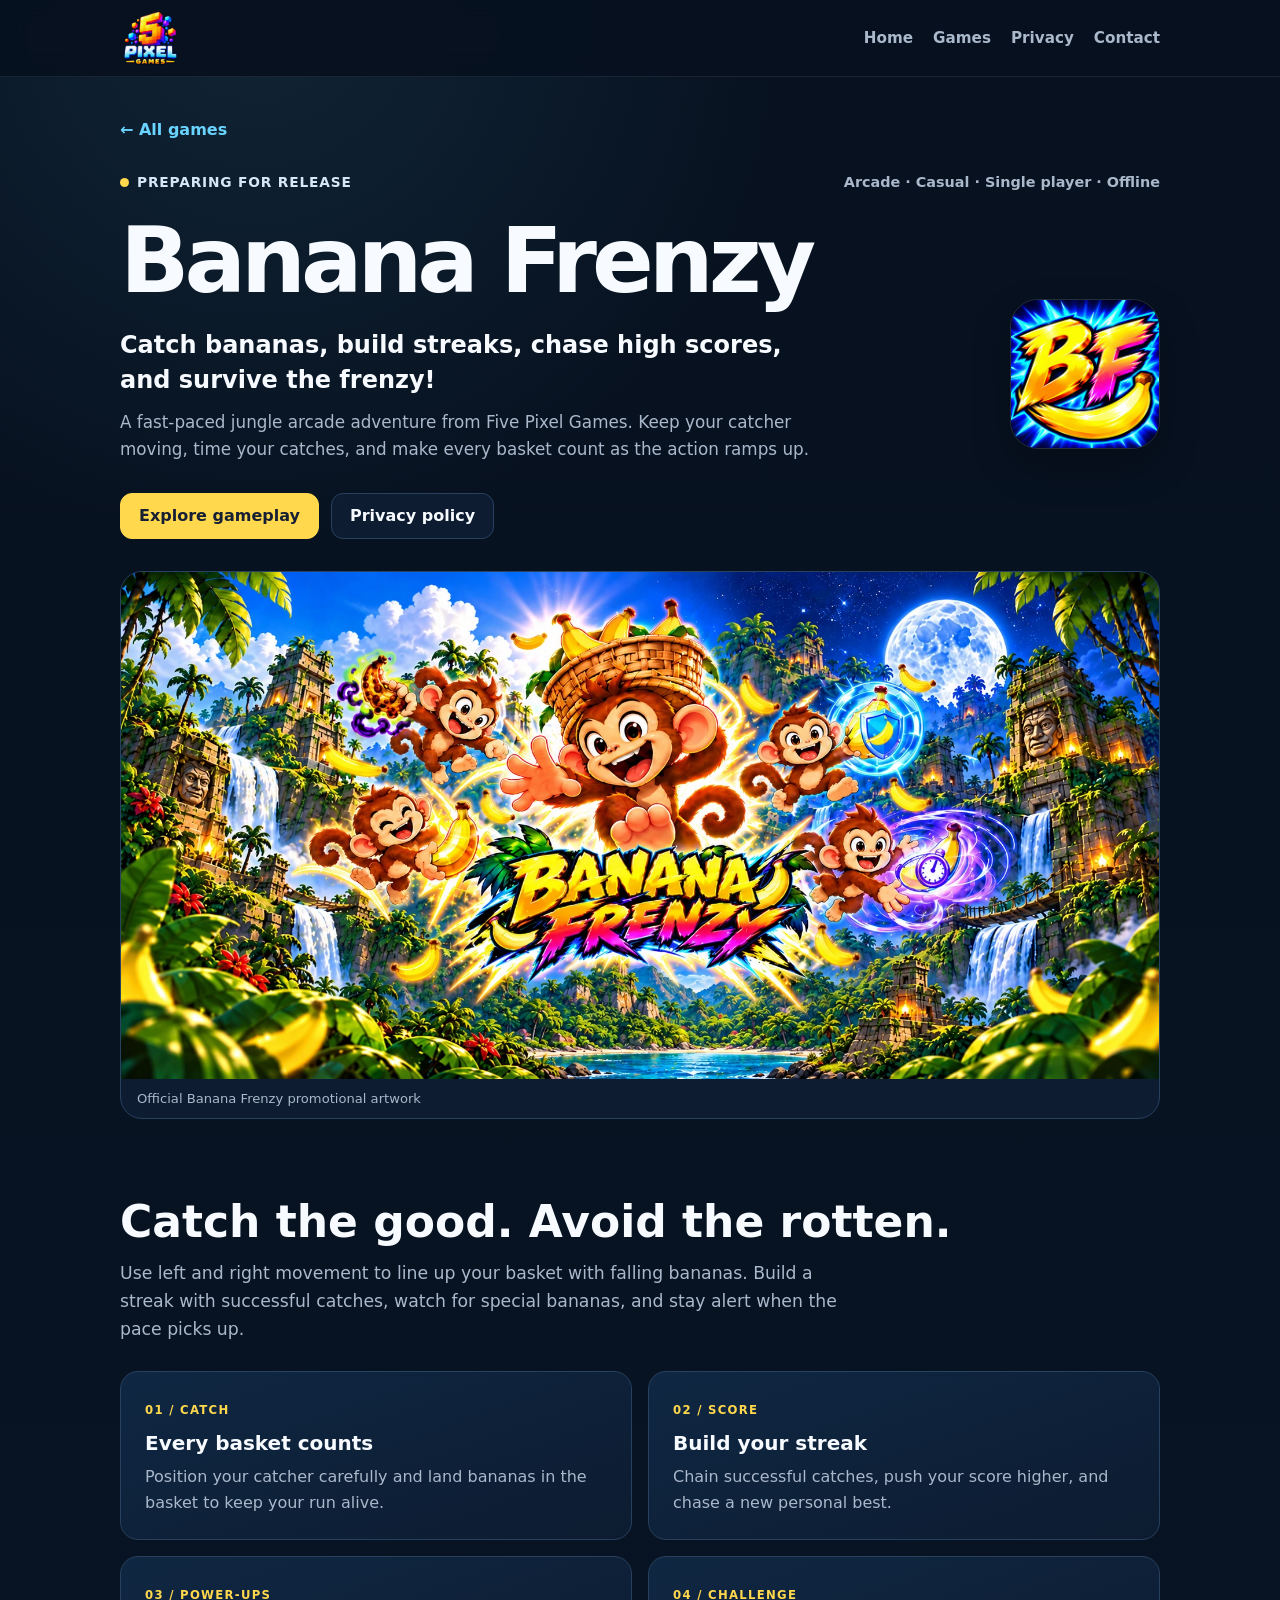
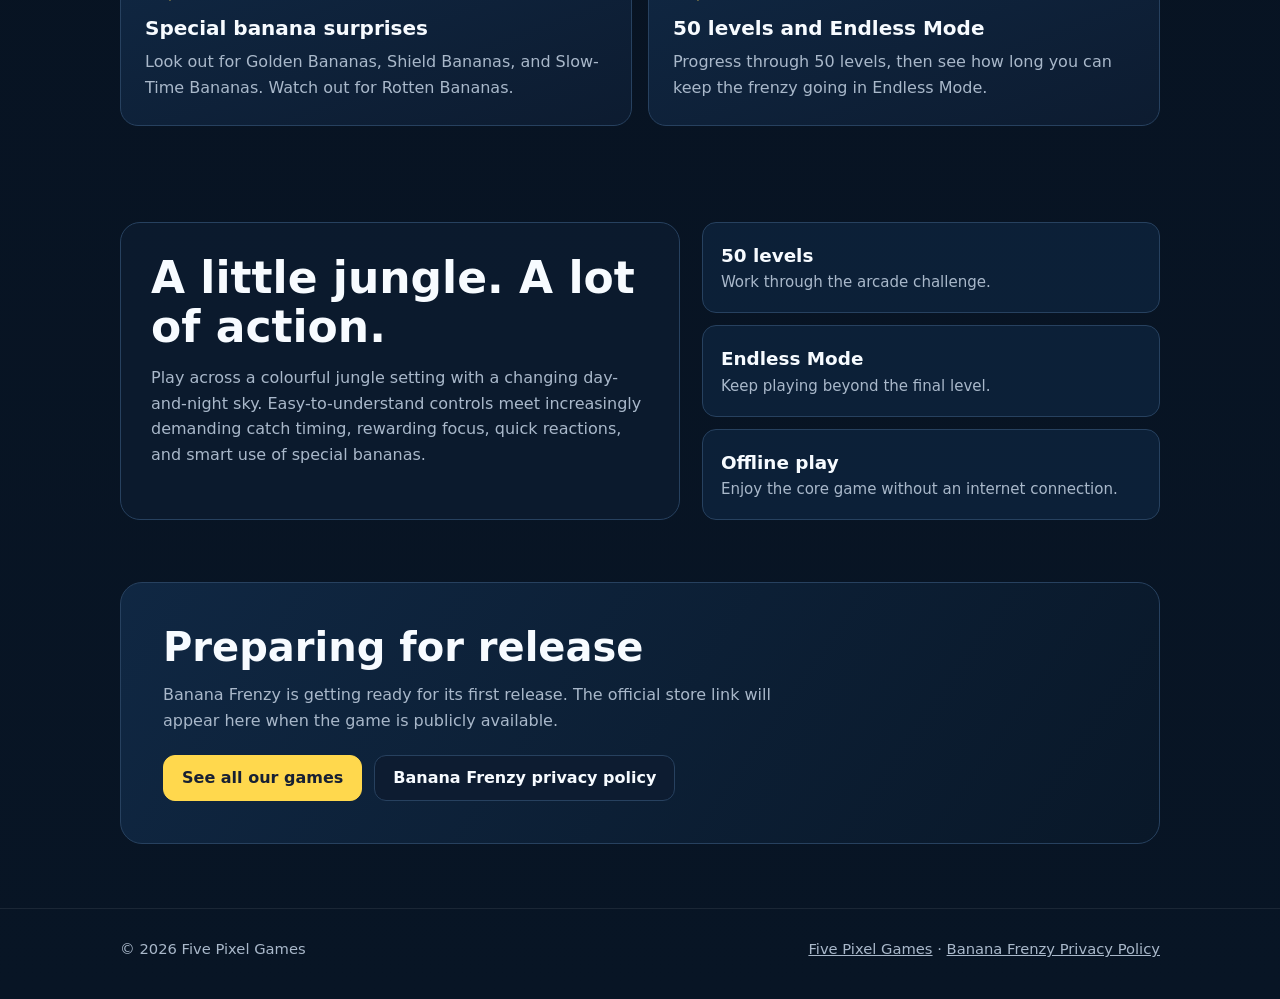
==== banana-frenzy.html @ 83d4faec "Add dedicated Banana Frenzy game information page" ====
<!doctype html>
<html lang="en">
<head>
  <meta charset="utf-8">
  <meta name="viewport" content="width=device-width,initial-scale=1">
  <meta name="description" content="Banana Frenzy by Five Pixel Games: catch bananas, build streaks, chase high scores, and survive the frenzy. 50 levels plus Endless Mode.">
  <title>Banana Frenzy | Five Pixel Games</title>
  <link rel="stylesheet" href="styles.css">
  <style>
    .bf-back{display:inline-flex;align-items:center;gap:8px;color:var(--accent-2);font-weight:750;text-decoration:none;margin:0 0 28px}
    .bf-back:hover,.bf-back:focus-visible{text-decoration:underline}
    .bf-hero{padding:40px 0 30px}
    .bf-headerline{display:flex;align-items:center;justify-content:space-between;flex-wrap:wrap;gap:10px;margin-bottom:16px}
    .bf-headerline .status{margin:0}
    .bf-tags{color:var(--muted);font-size:.9rem;font-weight:650}
    .bf-lead{display:grid;grid-template-columns:minmax(0,1fr) 150px;align-items:center;gap:32px}
    .bf-lead h1{font-size:clamp(3rem,8vw,5.7rem);margin:0 0 16px}
    .bf-tagline{font-size:clamp(1.16rem,2.5vw,1.5rem);line-height:1.45;color:var(--text);font-weight:750;max-width:670px;margin:0 0 12px}
    .bf-intro{font-size:1.05rem;max-width:690px;color:var(--muted);margin:0}
    .bf-icon{width:150px;height:150px;border-radius:28px;box-shadow:0 18px 38px rgba(0,0,0,.28);border:1px solid rgba(255,255,255,.12)}
    .bf-art{margin:32px 0 0;overflow:hidden;border-radius:22px;border:1px solid var(--line);background:var(--panel)}
    .bf-art img{width:100%;height:auto;aspect-ratio:1024/500;object-fit:cover}
    .bf-art figcaption{padding:9px 16px;color:var(--muted);font-size:.82rem}
    .bf-section{padding:48px 0}
    .bf-section h2{font-size:clamp(1.9rem,5vw,2.75rem);margin:0 0 14px}
    .bf-section-lede{max-width:740px;margin:0 0 28px;color:var(--muted);font-size:1.08rem}
    .bf-features{display:grid;grid-template-columns:repeat(2,minmax(0,1fr));gap:16px}
    .bf-feature{background:linear-gradient(160deg,rgba(16,40,68,.95),rgba(13,28,49,.95));border:1px solid var(--line);border-radius:18px;padding:24px}
    .bf-feature h3{font-size:1.25rem;margin:0 0 10px;color:var(--text)}
    .bf-feature p{margin:0;color:var(--muted)}
    .bf-feature-label{display:inline-block;color:var(--accent);letter-spacing:.11em;text-transform:uppercase;font-weight:850;font-size:.73rem;margin-bottom:12px}
    .bf-play{display:grid;grid-template-columns:minmax(0,1.1fr) minmax(220px,.9fr);gap:22px;align-items:stretch}
    .bf-play-copy{padding:30px;border:1px solid var(--line);border-radius:20px;background:rgba(13,28,49,.72)}
    .bf-play-copy p{color:var(--muted);margin:0}
    .bf-play-points{display:grid;gap:12px}
    .bf-play-point{border:1px solid var(--line);border-radius:14px;padding:18px;background:rgba(16,40,68,.62)}
    .bf-play-point strong{display:block;color:var(--text);font-size:1.15rem}
    .bf-play-point span{display:block;color:var(--muted);font-size:.94rem}
    .bf-cta{border:1px solid var(--line);border-radius:22px;padding:clamp(24px,5vw,42px);background:linear-gradient(125deg,rgba(16,40,68,.96),rgba(9,24,41,.96));margin:14px 0 64px}
    .bf-cta h2{font-size:clamp(1.9rem,5vw,2.5rem);margin:0 0 12px}
    .bf-cta p{color:var(--muted);max-width:650px;margin:0}
    .bf-cta .actions{margin-top:22px}
    @media(max-width:700px){
      .bf-hero{padding-top:26px}
      .bf-lead{grid-template-columns:1fr;gap:20px}
      .bf-icon{width:96px;height:96px;border-radius:19px;grid-row:1}
      .bf-features,.bf-play{grid-template-columns:1fr}
      .bf-section{padding:34px 0}
      .bf-art{margin-top:26px;border-radius:16px}
      .bf-feature{padding:20px}
      .bf-cta{margin-bottom:36px}
    }
  </style>
</head>
<body>
  <header class="site-header">
    <div class="wrap nav">
      <a class="brand-mark" href="index.html" aria-label="Five Pixel Games home">
        <img src="5%20pixel%20master%20alpha.webp" alt="Five Pixel Games">
      </a>
      <nav class="nav-links" aria-label="Primary">
        <a href="index.html">Home</a>
        <a href="index.html#games">Games</a>
        <a href="privacy-policy.html">Privacy</a>
        <a href="mailto:fivepixelgames@gmail.com">Contact</a>
      </nav>
    </div>
  </header>

  <main>
    <section class="bf-hero">
      <div class="wrap">
        <a class="bf-back" href="index.html#games" aria-label="Back to all games">&#8592; All games</a>
        <div class="bf-headerline">
          <div class="status">Preparing for release</div>
          <div class="bf-tags">Arcade &middot; Casual &middot; Single player &middot; Offline</div>
        </div>
        <div class="bf-lead">
          <div>
            <h1>Banana Frenzy</h1>
            <p class="bf-tagline">Catch bananas, build streaks, chase high scores, and survive the frenzy!</p>
            <p class="bf-intro">A fast-paced jungle arcade adventure from Five Pixel Games. Keep your catcher moving, time your catches, and make every basket count as the action ramps up.</p>
            <div class="actions">
              <a class="button primary" href="#gameplay">Explore gameplay</a>
              <a class="button" href="privacy-policy.html">Privacy policy</a>
            </div>
          </div>
          <img class="bf-icon" src="BF%20Icon%20Final.webp" alt="Banana Frenzy official app icon" width="150" height="150">
        </div>
        <figure class="bf-art">
          <img src="Banana%20Frenzy%201024x500.webp" alt="Banana Frenzy official jungle-themed promotional artwork" width="1024" height="500" fetchpriority="high">
          <figcaption>Official Banana Frenzy promotional artwork</figcaption>
        </figure>
      </div>
    </section>

    <section class="bf-section" id="gameplay" aria-labelledby="bf-gameplay-heading">
      <div class="wrap">
        <h2 id="bf-gameplay-heading">Catch the good. Avoid the rotten.</h2>
        <p class="bf-section-lede">Use left and right movement to line up your basket with falling bananas. Build a streak with successful catches, watch for special bananas, and stay alert when the pace picks up.</p>
        <div class="bf-features">
          <article class="bf-feature">
            <span class="bf-feature-label">01 / Catch</span>
            <h3>Every basket counts</h3>
            <p>Position your catcher carefully and land bananas in the basket to keep your run alive.</p>
          </article>
          <article class="bf-feature">
            <span class="bf-feature-label">02 / Score</span>
            <h3>Build your streak</h3>
            <p>Chain successful catches, push your score higher, and chase a new personal best.</p>
          </article>
          <article class="bf-feature">
            <span class="bf-feature-label">03 / Power-ups</span>
            <h3>Special banana surprises</h3>
            <p>Look out for Golden Bananas, Shield Bananas, and Slow-Time Bananas. Watch out for Rotten Bananas.</p>
          </article>
          <article class="bf-feature">
            <span class="bf-feature-label">04 / Challenge</span>
            <h3>50 levels and Endless Mode</h3>
            <p>Progress through 50 levels, then see how long you can keep the frenzy going in Endless Mode.</p>
          </article>
        </div>
      </div>
    </section>

    <section class="bf-section" aria-labelledby="bf-adventure-heading">
      <div class="wrap bf-play">
        <div class="bf-play-copy">
          <h2 id="bf-adventure-heading">A little jungle. A lot of action.</h2>
          <p>Play across a colourful jungle setting with a changing day-and-night sky. Easy-to-understand controls meet increasingly demanding catch timing, rewarding focus, quick reactions, and smart use of special bananas.</p>
        </div>
        <div class="bf-play-points">
          <div class="bf-play-point"><strong>50 levels</strong><span>Work through the arcade challenge.</span></div>
          <div class="bf-play-point"><strong>Endless Mode</strong><span>Keep playing beyond the final level.</span></div>
          <div class="bf-play-point"><strong>Offline play</strong><span>Enjoy the core game without an internet connection.</span></div>
        </div>
      </div>
    </section>

    <div class="wrap">
      <section class="bf-cta" aria-labelledby="bf-release-heading">
        <h2 id="bf-release-heading">Preparing for release</h2>
        <p>Banana Frenzy is getting ready for its first release. The official store link will appear here when the game is publicly available.</p>
        <div class="actions">
          <a class="button primary" href="index.html#games">See all our games</a>
          <a class="button" href="privacy-policy.html">Banana Frenzy privacy policy</a>
        </div>
      </section>
    </div>
  </main>

  <footer>
    <div class="wrap footer-row">
      <span>&copy; 2026 Five Pixel Games</span>
      <span><a href="index.html">Five Pixel Games</a> &middot; <a href="privacy-policy.html">Banana Frenzy Privacy Policy</a></span>
    </div>
  </footer>
</body>
</html>
---- styles.css ----
:root{
  --bg:#07111f;
  --panel:#0d1c31;
  --panel-2:#102844;
  --text:#f7fbff;
  --muted:#a9b8ca;
  --line:#27415f;
  --accent:#ffd84d;
  --accent-2:#69d4ff;
  --max:1040px;
}
*{box-sizing:border-box}
html{scroll-behavior:smooth}
body{
  margin:0;
  font-family:Inter,ui-sans-serif,system-ui,-apple-system,BlinkMacSystemFont,"Segoe UI",sans-serif;
  background:
    radial-gradient(circle at 20% 0%,rgba(105,212,255,.10),transparent 34rem),
    linear-gradient(180deg,#07111f 0%,#081525 100%);
  color:var(--text);
  line-height:1.6;
}
img{display:block;max-width:100%}
a{color:inherit}
.wrap{width:min(calc(100% - 32px),var(--max));margin:0 auto}
.site-header{
  position:sticky;top:0;z-index:10;
  border-bottom:1px solid rgba(255,255,255,.08);
  background:rgba(7,17,31,.92);
  backdrop-filter:blur(14px);
}
.nav{display:flex;align-items:center;justify-content:space-between;gap:20px;min-height:76px}
.brand-mark{
  display:flex;align-items:center;text-decoration:none;min-width:56px;
}
.brand-mark img{
  width:58px;height:58px;object-fit:contain;
}
.nav-links{display:flex;gap:20px;align-items:center;flex-wrap:wrap}
.nav-links a{color:var(--muted);text-decoration:none;font-weight:700;font-size:.95rem}
.nav-links a:hover,.nav-links a:focus-visible{color:var(--text)}
.hero{padding:72px 0 58px}
.hero-grid{
  display:grid;grid-template-columns:minmax(0,1.2fr) minmax(220px,.8fr);
  gap:48px;align-items:center;
}
.hero-copy{min-width:0}
.hero-logo-wrap{display:flex;justify-content:center;align-items:center}
.hero-logo{width:min(100%,360px);filter:drop-shadow(0 20px 32px rgba(0,0,0,.24))}
.eyebrow{
  margin:0 0 14px;color:var(--accent-2);font-weight:800;letter-spacing:.12em;
  text-transform:uppercase;font-size:.8rem;
}
h1,h2,h3{line-height:1.12;margin-top:0}
h1{font-size:clamp(2.6rem,8vw,5.7rem);letter-spacing:-.055em;margin-bottom:18px}
.hero p{max-width:700px;color:var(--muted);font-size:clamp(1.05rem,2.4vw,1.3rem);margin:0}
.actions{display:flex;gap:12px;flex-wrap:wrap;margin-top:30px}
.compact-actions{margin-top:22px}
.button{
  display:inline-flex;align-items:center;justify-content:center;min-height:46px;padding:0 18px;
  border:1px solid var(--line);border-radius:12px;text-decoration:none;font-weight:850;
  background:var(--panel);color:var(--text);
}
.button.primary{background:var(--accent);border-color:var(--accent);color:#172033}
.button:hover,.button:focus-visible{transform:translateY(-1px)}
.section{padding:28px 0 72px}
.game-card{
  overflow:hidden;border:1px solid var(--line);border-radius:22px;
  background:linear-gradient(180deg,rgba(16,40,68,.95),rgba(13,28,49,.95));
}
.game-card + .game-card{margin-top:18px}
.game-banner{
  width:100%;aspect-ratio:1024/500;object-fit:cover;
  border-bottom:1px solid var(--line);
}
.game-body{
  display:grid;grid-template-columns:116px minmax(0,1fr);gap:24px;align-items:start;
  padding:clamp(22px,4vw,34px);
}
.game-icon{
  width:116px;height:116px;border-radius:22px;object-fit:cover;
  border:1px solid rgba(255,255,255,.12);
}
.game-copy h2{font-size:clamp(1.8rem,4vw,2.5rem);margin-bottom:10px}
.game-copy p{color:var(--muted);margin-bottom:0}
.status{
  display:inline-flex;align-items:center;gap:8px;margin-bottom:14px;
  color:#d7e7f7;font-weight:800;font-size:.86rem;letter-spacing:.06em;text-transform:uppercase;
}
.status::before{content:"";width:9px;height:9px;border-radius:50%;background:var(--accent)}
.grid{display:grid;grid-template-columns:repeat(2,minmax(0,1fr));gap:18px;margin-top:18px}
.mini{border:1px solid var(--line);border-radius:16px;padding:22px;background:rgba(13,28,49,.72)}
.mini h3{margin-bottom:8px}
.mini p{margin:0;color:var(--muted)}
.prose{padding:62px 0 80px}
.prose article{max-width:820px}
.prose h1{font-size:clamp(2.2rem,6vw,4rem);margin-bottom:12px}
.prose h2{font-size:1.45rem;margin-top:34px;margin-bottom:10px}
.prose p,.prose li{color:#c3cfdd}
.prose ul{padding-left:1.25rem}
.meta{color:var(--muted);margin-bottom:34px}
.callout{
  border-left:4px solid var(--accent-2);background:rgba(105,212,255,.08);
  border-radius:10px;padding:14px 16px;margin:24px 0;
}
footer{border-top:1px solid rgba(255,255,255,.08);padding:28px 0 38px;color:var(--muted);font-size:.92rem}
.footer-row{display:flex;justify-content:space-between;gap:18px;flex-wrap:wrap}
.footer-row a{color:var(--muted)}
@media(max-width:760px){
  .nav{padding:10px 0}
  .nav-links{justify-content:flex-end;gap:14px}
  .brand-mark img{width:52px;height:52px}
  .hero{padding-top:48px}
  .hero-grid{grid-template-columns:1fr;gap:26px}
  .hero-logo-wrap{order:-1}
  .hero-logo{width:min(72vw,300px)}
  .game-body{grid-template-columns:82px minmax(0,1fr);gap:16px}
  .game-icon{width:82px;height:82px;border-radius:18px}
  .grid{grid-template-columns:1fr}
}
@media(max-width:480px){
  .nav{align-items:center}
  .nav-links{gap:10px}
  .nav-links a{font-size:.86rem}
  .game-body{grid-template-columns:1fr}
  .game-icon{width:88px;height:88px}
}
@media(prefers-reduced-motion:no-preference){
  .button{transition:transform .15s ease}
}
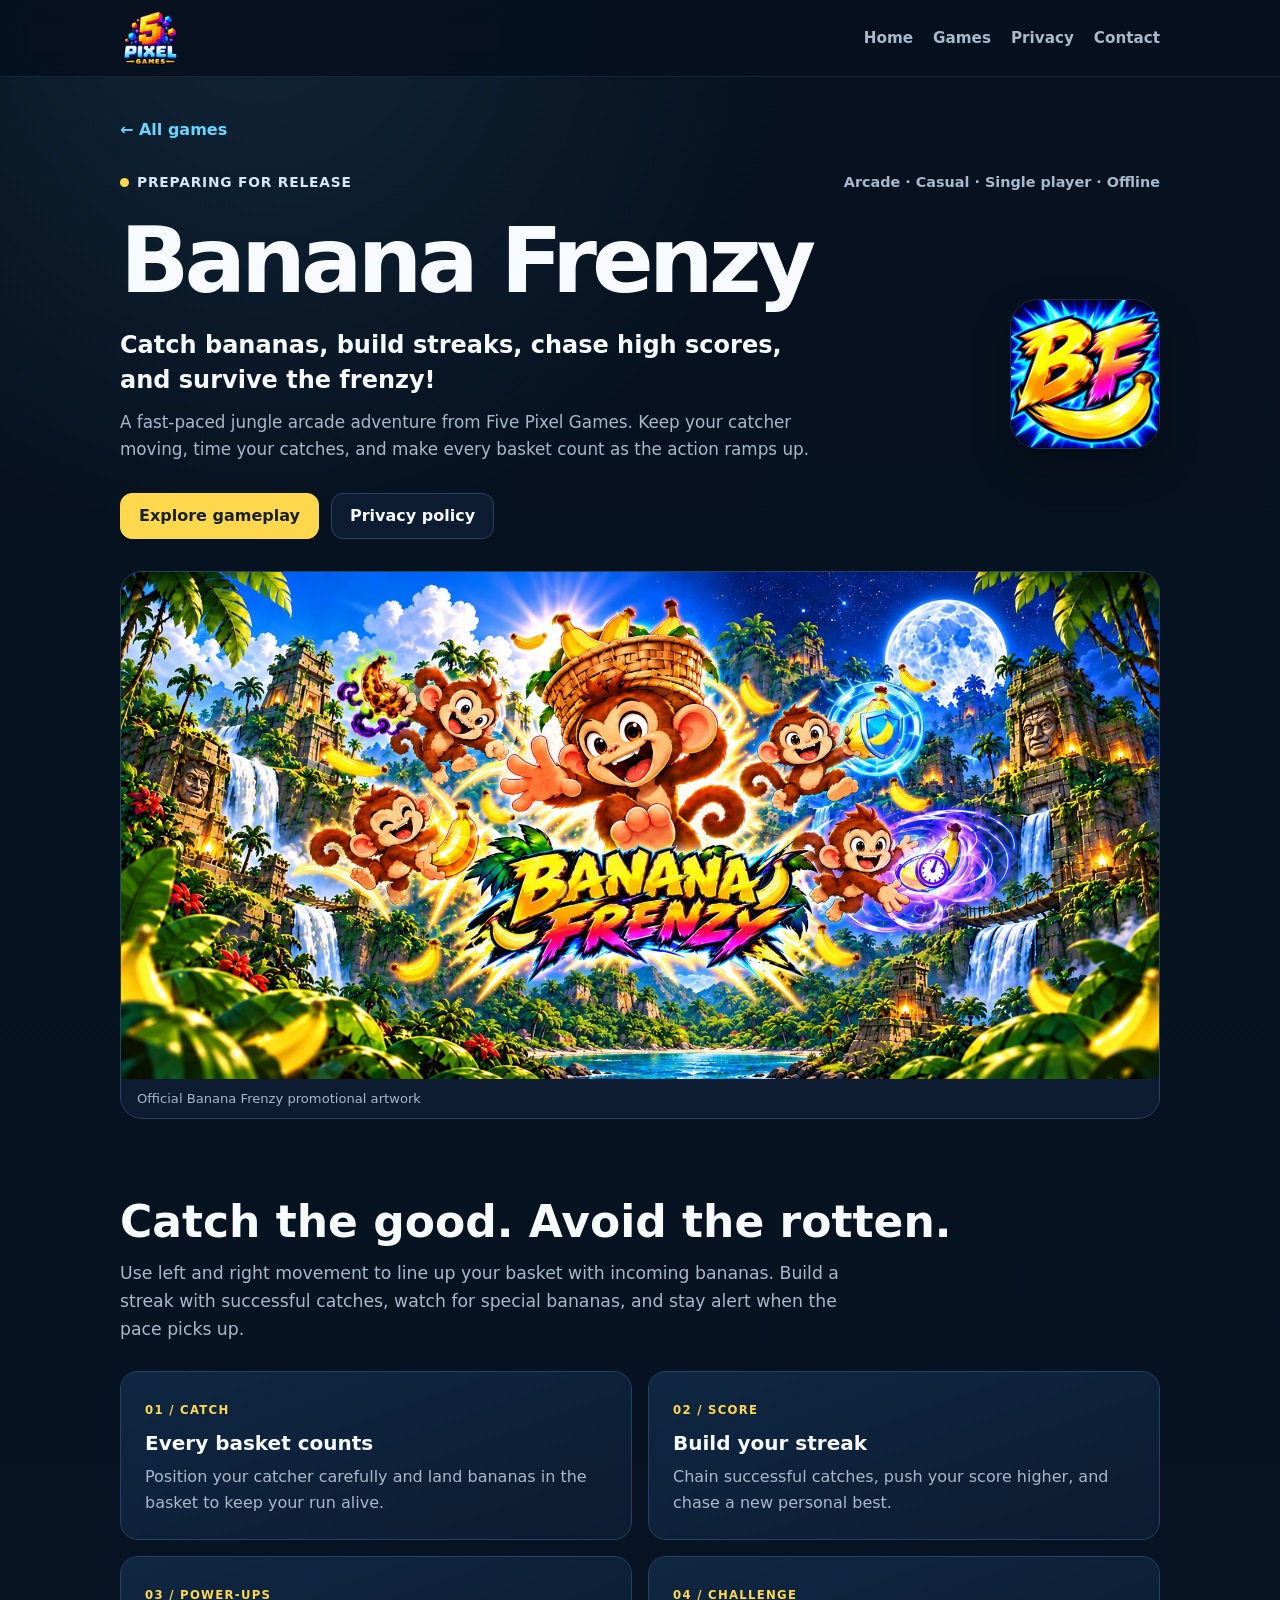
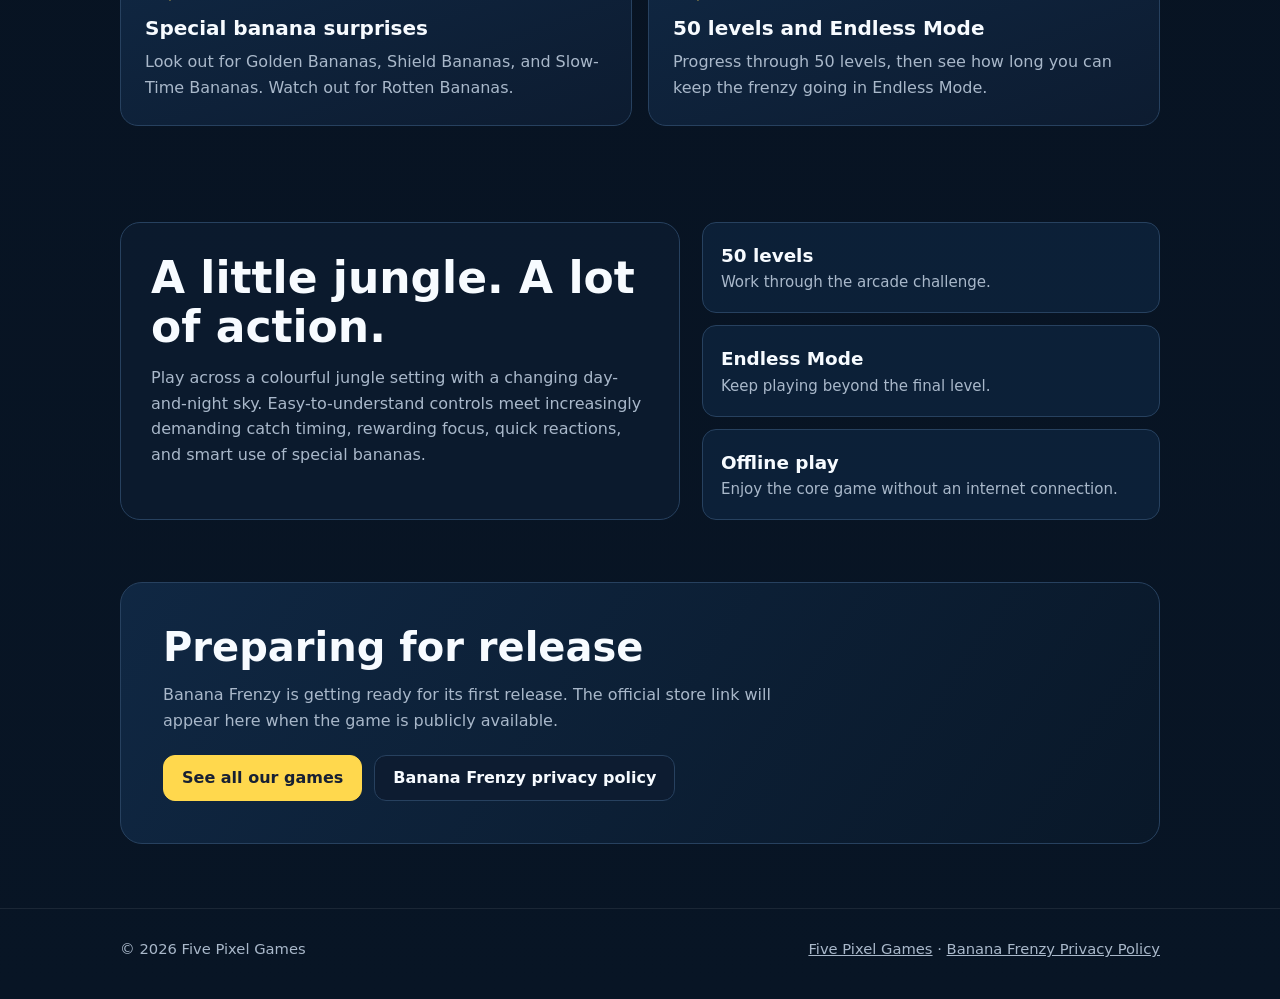
==== commit 80ae8ecc: "Clarify banana-catching gameplay description" ====
--- a/banana-frenzy.html
+++ b/banana-frenzy.html
@@ -97,7 +97,7 @@
     <section class="bf-section" id="gameplay" aria-labelledby="bf-gameplay-heading">
       <div class="wrap">
         <h2 id="bf-gameplay-heading">Catch the good. Avoid the rotten.</h2>
-        <p class="bf-section-lede">Use left and right movement to line up your basket with falling bananas. Build a streak with successful catches, watch for special bananas, and stay alert when the pace picks up.</p>
+        <p class="bf-section-lede">Use left and right movement to line up your basket with incoming bananas. Build a streak with successful catches, watch for special bananas, and stay alert when the pace picks up.</p>
         <div class="bf-features">
           <article class="bf-feature">
             <span class="bf-feature-label">01 / Catch</span>
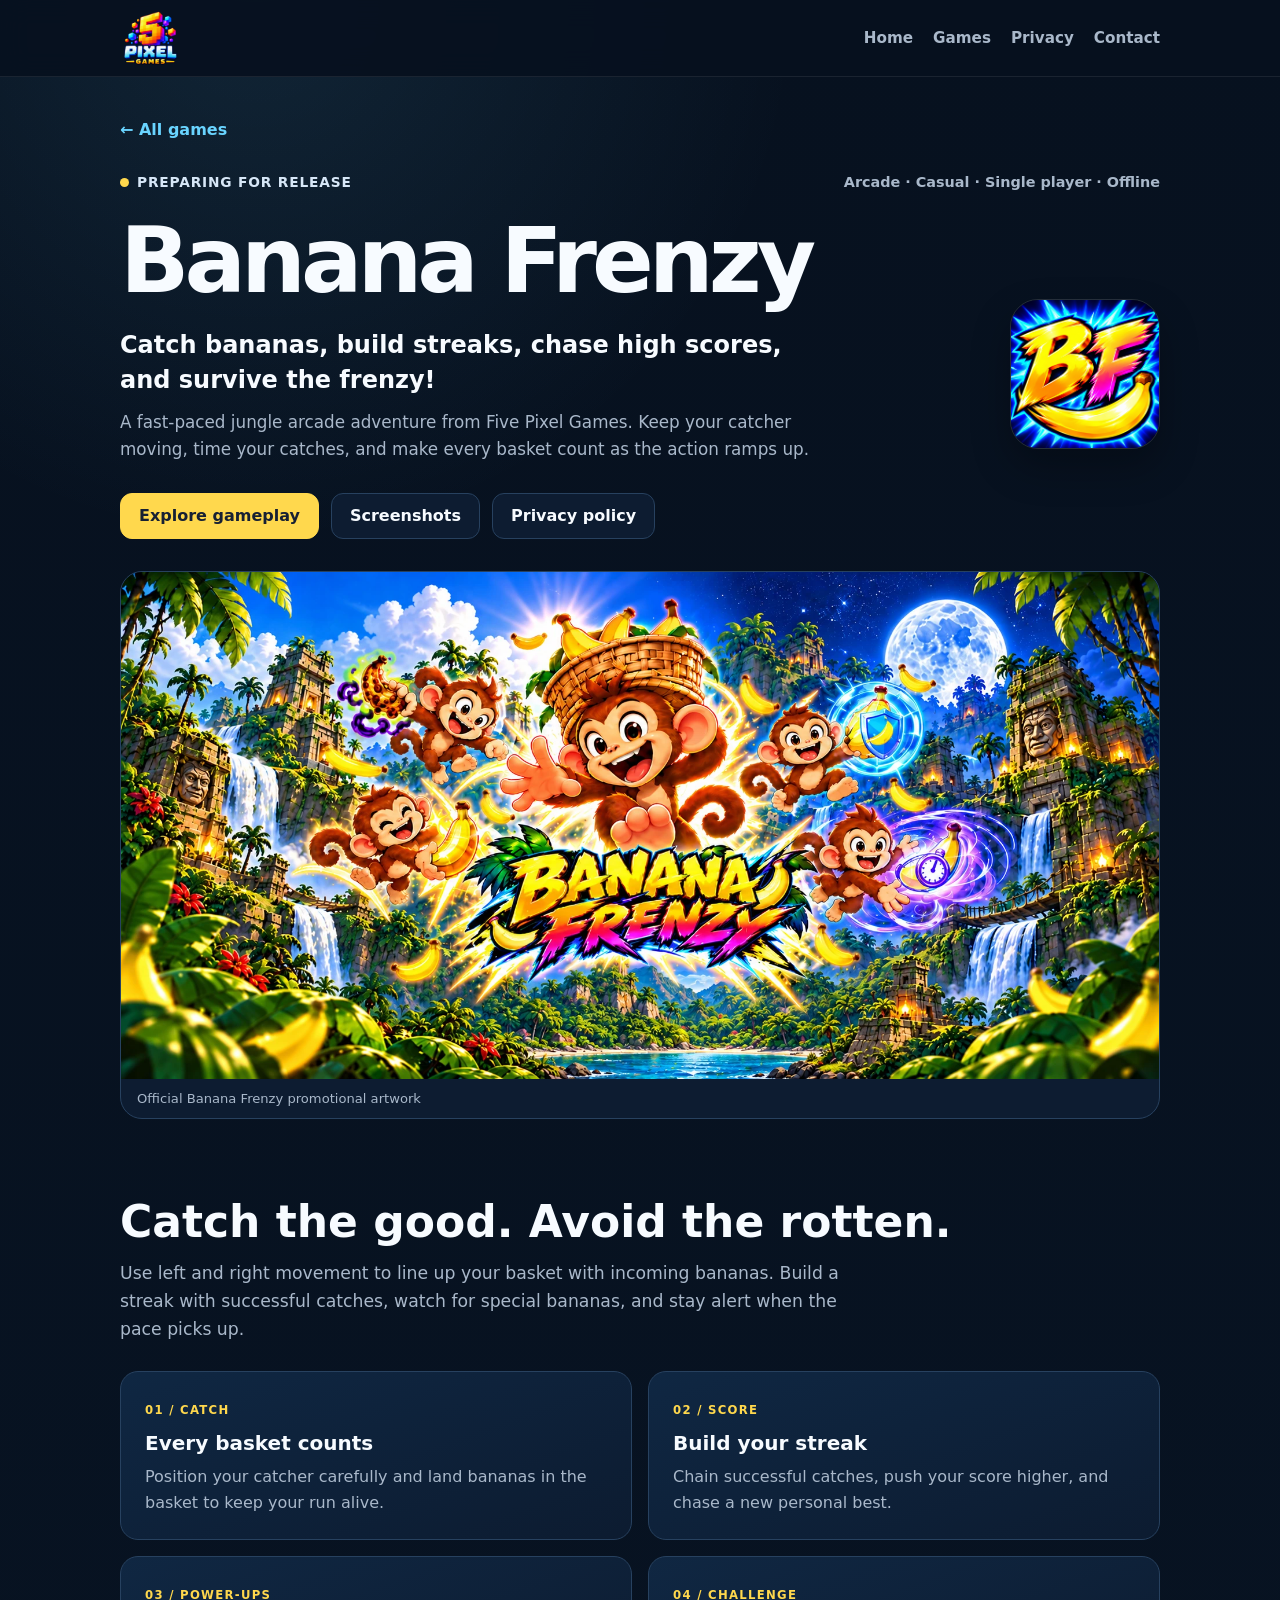
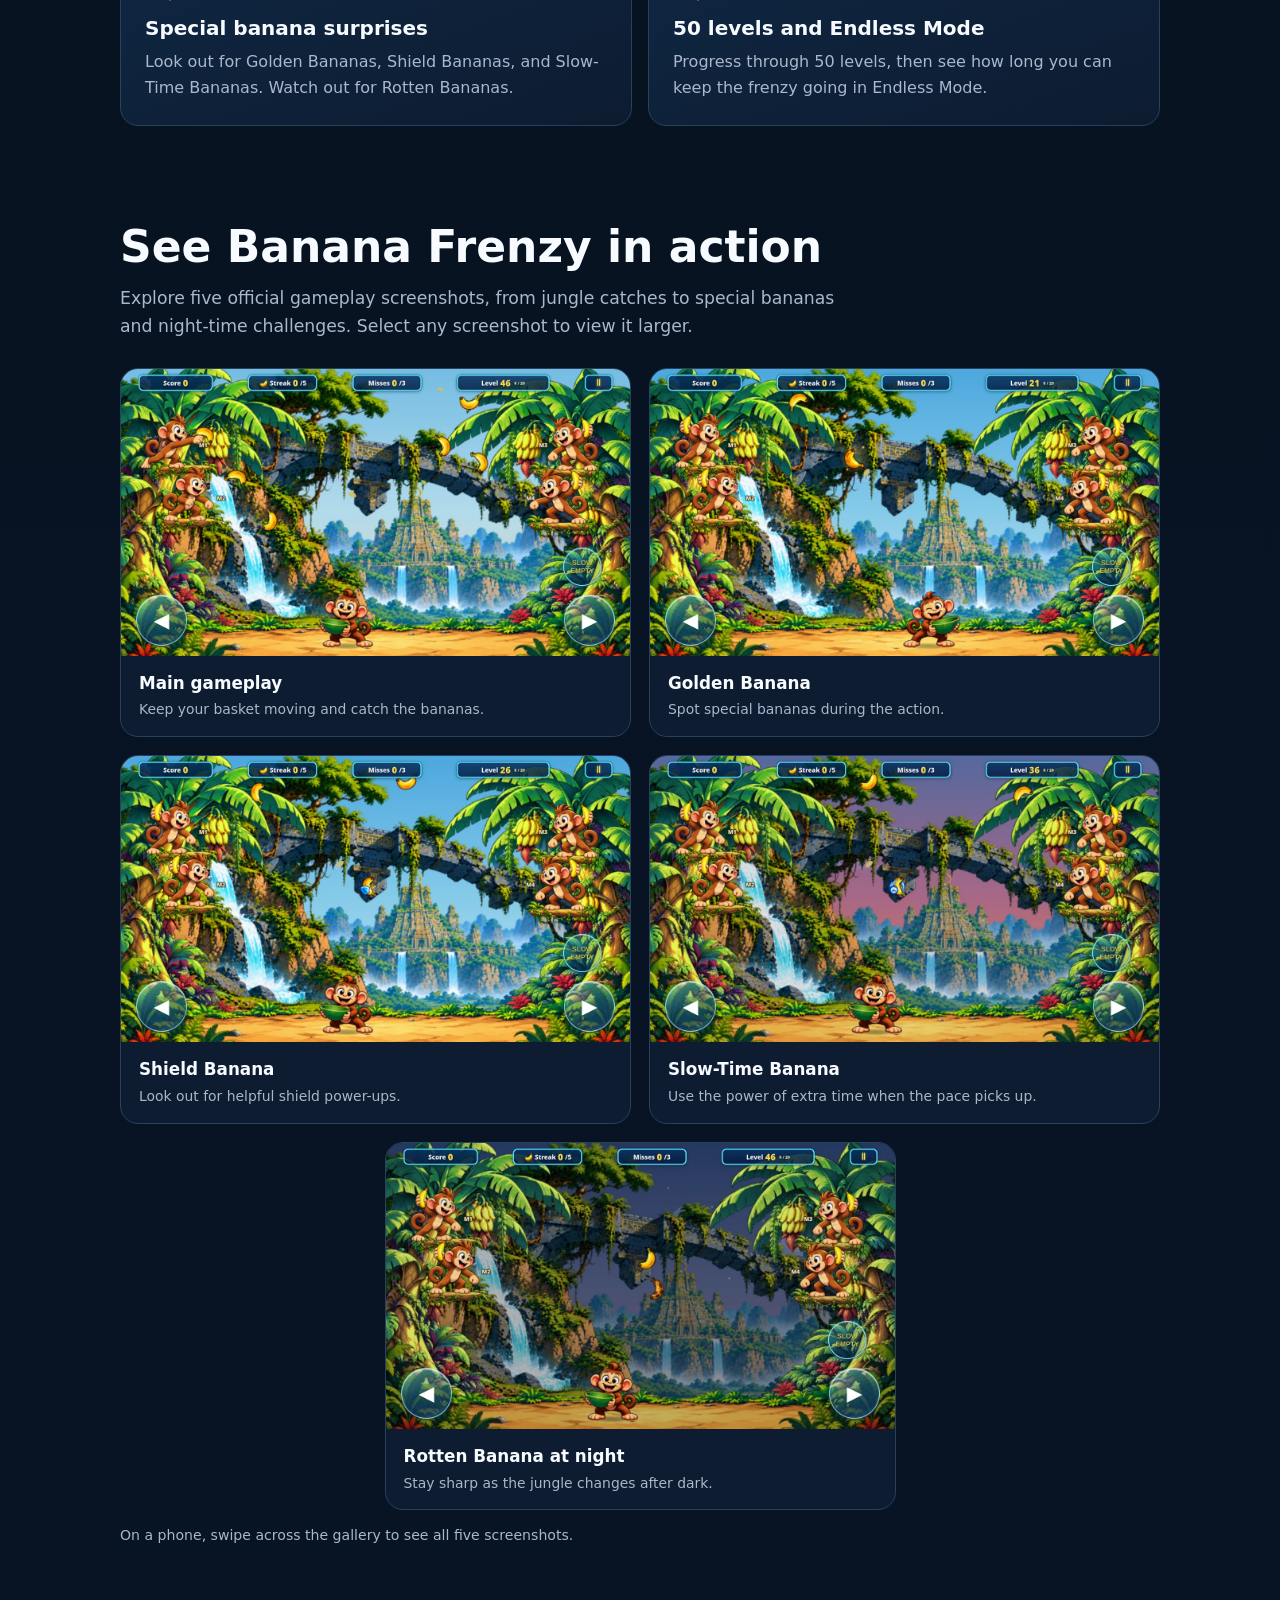
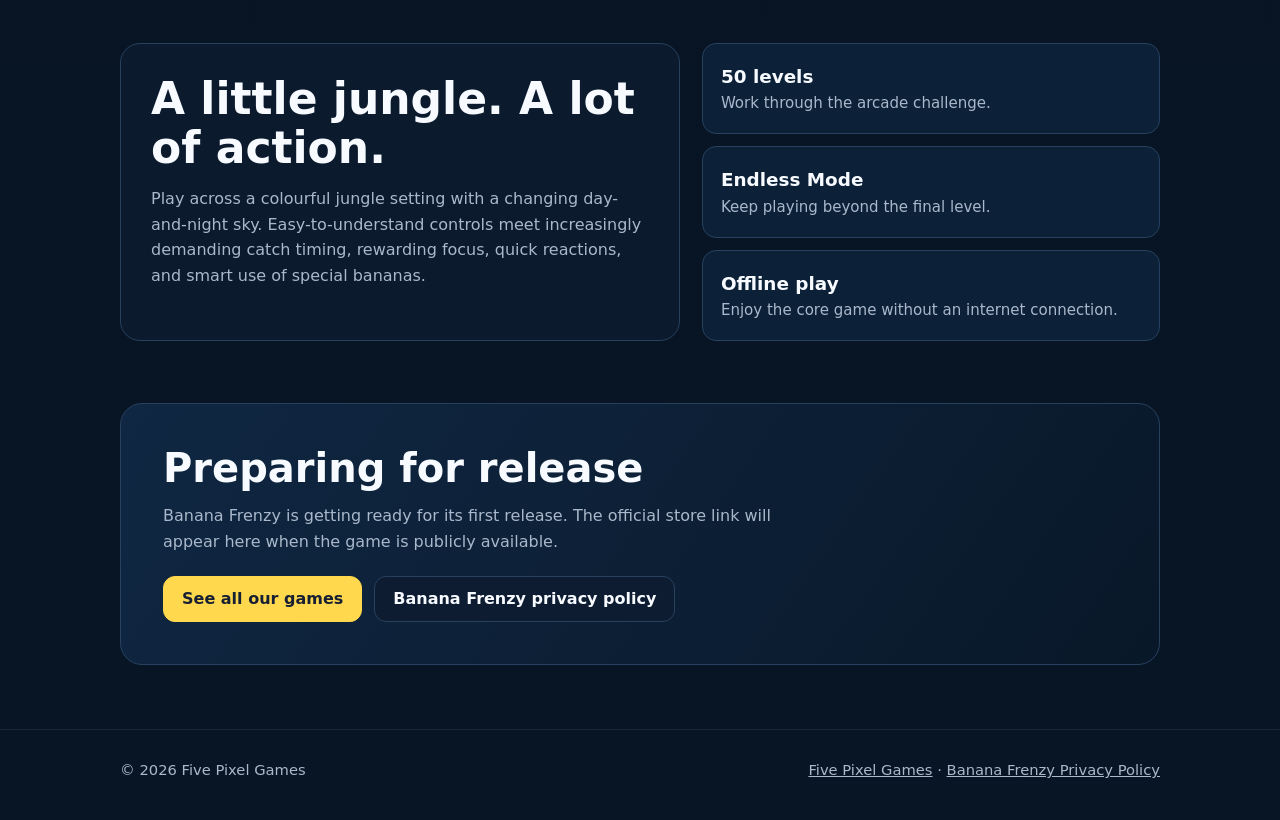
==== commit 392fcbee: "Add approved Banana Frenzy gameplay screenshot gallery" ====
--- a/banana-frenzy.html
+++ b/banana-frenzy.html
@@ -36,6 +36,18 @@
     .bf-play-point{border:1px solid var(--line);border-radius:14px;padding:18px;background:rgba(16,40,68,.62)}
     .bf-play-point strong{display:block;color:var(--text);font-size:1.15rem}
     .bf-play-point span{display:block;color:var(--muted);font-size:.94rem}
+
+    .bf-gallery{display:grid;grid-template-columns:repeat(2,minmax(0,1fr));gap:18px}
+    .bf-shot{display:block;text-decoration:none;color:inherit;overflow:hidden;border:1px solid var(--line);border-radius:18px;background:var(--panel);transition:transform .16s ease,border-color .16s ease}
+    .bf-shot:hover{transform:translateY(-2px);border-color:var(--accent-2)}
+    .bf-shot:focus-visible{outline:3px solid var(--accent-2);outline-offset:3px}
+    .bf-shot img{display:block;width:100%;height:auto;aspect-ratio:16/9;object-fit:cover}
+    .bf-shot-caption{display:block;padding:14px 18px 16px}
+    .bf-shot-caption strong{display:block;font-size:1.05rem}
+    .bf-shot-caption small{display:block;color:var(--muted);font-size:.87rem;line-height:1.4;margin-top:4px}
+    .bf-shot:last-child{grid-column:1/-1;width:calc((100% - 18px)/2);justify-self:center}
+    .bf-gallery-note{color:var(--muted);font-size:.88rem;margin:14px 0 0}
+    @media(hover:none){.bf-shot:hover{transform:none}}
     .bf-cta{border:1px solid var(--line);border-radius:22px;padding:clamp(24px,5vw,42px);background:linear-gradient(125deg,rgba(16,40,68,.96),rgba(9,24,41,.96));margin:14px 0 64px}
     .bf-cta h2{font-size:clamp(1.9rem,5vw,2.5rem);margin:0 0 12px}
     .bf-cta p{color:var(--muted);max-width:650px;margin:0}
@@ -45,6 +57,9 @@
       .bf-lead{grid-template-columns:1fr;gap:20px}
       .bf-icon{width:96px;height:96px;border-radius:19px;grid-row:1}
       .bf-features,.bf-play{grid-template-columns:1fr}
+      .bf-gallery{display:flex;overflow-x:auto;scroll-snap-type:x mandatory;gap:14px;padding:2px 2px 15px;overscroll-behavior-x:contain;-webkit-overflow-scrolling:touch}
+      .bf-shot,.bf-shot:last-child{flex:0 0 min(82vw,370px);width:auto;scroll-snap-align:start;justify-self:auto}
+      .bf-shot-caption{padding:12px 14px 14px}
       .bf-section{padding:34px 0}
       .bf-art{margin-top:26px;border-radius:16px}
       .bf-feature{padding:20px}
@@ -82,6 +97,7 @@
             <p class="bf-intro">A fast-paced jungle arcade adventure from Five Pixel Games. Keep your catcher moving, time your catches, and make every basket count as the action ramps up.</p>
             <div class="actions">
               <a class="button primary" href="#gameplay">Explore gameplay</a>
+              <a class="button" href="#screenshots">Screenshots</a>
               <a class="button" href="privacy-policy.html">Privacy policy</a>
             </div>
           </div>
@@ -120,6 +136,37 @@
             <p>Progress through 50 levels, then see how long you can keep the frenzy going in Endless Mode.</p>
           </article>
         </div>
+      </div>
+    </section>
+
+
+    <section class="bf-section" id="screenshots" aria-labelledby="bf-screens-heading">
+      <div class="wrap">
+        <h2 id="bf-screens-heading">See Banana Frenzy in action</h2>
+        <p class="bf-section-lede">Explore five official gameplay screenshots, from jungle catches to special bananas and night-time challenges. Select any screenshot to view it larger.</p>
+        <div class="bf-gallery">
+          <a class="bf-shot" href="screenshots/01_Hero.webp" target="_blank" rel="noopener" aria-label="View full-size screenshot: Main gameplay">
+            <img src="screenshots/01_Hero.webp" alt="Banana Frenzy gameplay with monkeys, jungle scenery and the catcher at Level 46" width="1280" height="720" loading="lazy" decoding="async">
+            <span class="bf-shot-caption"><strong>Main gameplay</strong><small>Keep your basket moving and catch the bananas.</small></span>
+          </a>
+          <a class="bf-shot" href="screenshots/02_Golden.webp" target="_blank" rel="noopener" aria-label="View full-size screenshot: Golden Banana">
+            <img src="screenshots/02_Golden.webp" alt="Banana Frenzy Golden Banana gameplay screenshot" width="1280" height="720" loading="lazy" decoding="async">
+            <span class="bf-shot-caption"><strong>Golden Banana</strong><small>Spot special bananas during the action.</small></span>
+          </a>
+          <a class="bf-shot" href="screenshots/03_Shield.webp" target="_blank" rel="noopener" aria-label="View full-size screenshot: Shield Banana">
+            <img src="screenshots/03_Shield.webp" alt="Banana Frenzy Shield Banana gameplay screenshot" width="1280" height="720" loading="lazy" decoding="async">
+            <span class="bf-shot-caption"><strong>Shield Banana</strong><small>Look out for helpful shield power-ups.</small></span>
+          </a>
+          <a class="bf-shot" href="screenshots/04_Slow.webp" target="_blank" rel="noopener" aria-label="View full-size screenshot: Slow-Time Banana">
+            <img src="screenshots/04_Slow.webp" alt="Banana Frenzy Slow-Time Banana gameplay screenshot at sunset" width="1280" height="720" loading="lazy" decoding="async">
+            <span class="bf-shot-caption"><strong>Slow-Time Banana</strong><small>Use the power of extra time when the pace picks up.</small></span>
+          </a>
+          <a class="bf-shot" href="screenshots/05_Rotten_Night.webp" target="_blank" rel="noopener" aria-label="View full-size screenshot: Rotten Banana at night">
+            <img src="screenshots/05_Rotten_Night.webp" alt="Banana Frenzy Rotten Banana gameplay screenshot in the darker nighttime jungle" width="1280" height="720" loading="lazy" decoding="async">
+            <span class="bf-shot-caption"><strong>Rotten Banana at night</strong><small>Stay sharp as the jungle changes after dark.</small></span>
+          </a>
+        </div>
+        <p class="bf-gallery-note">On a phone, swipe across the gallery to see all five screenshots.</p>
       </div>
     </section>
 
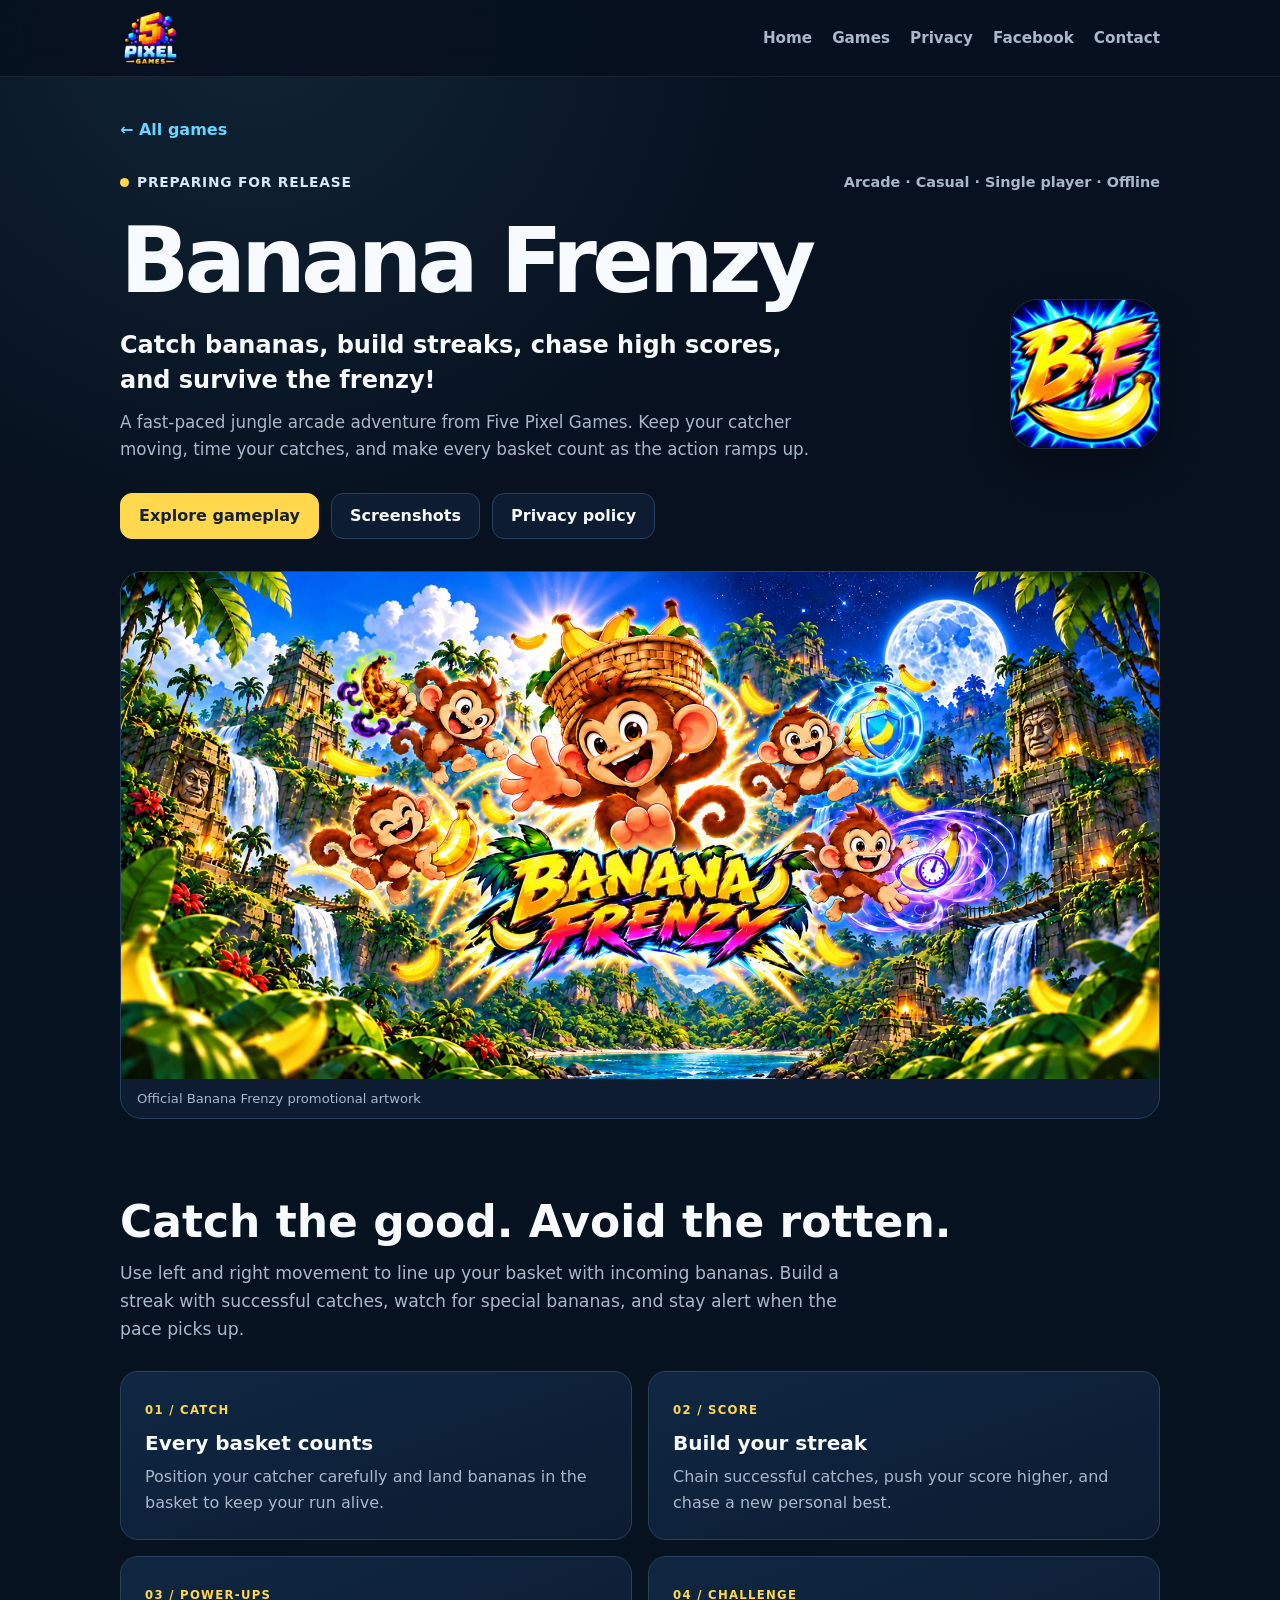
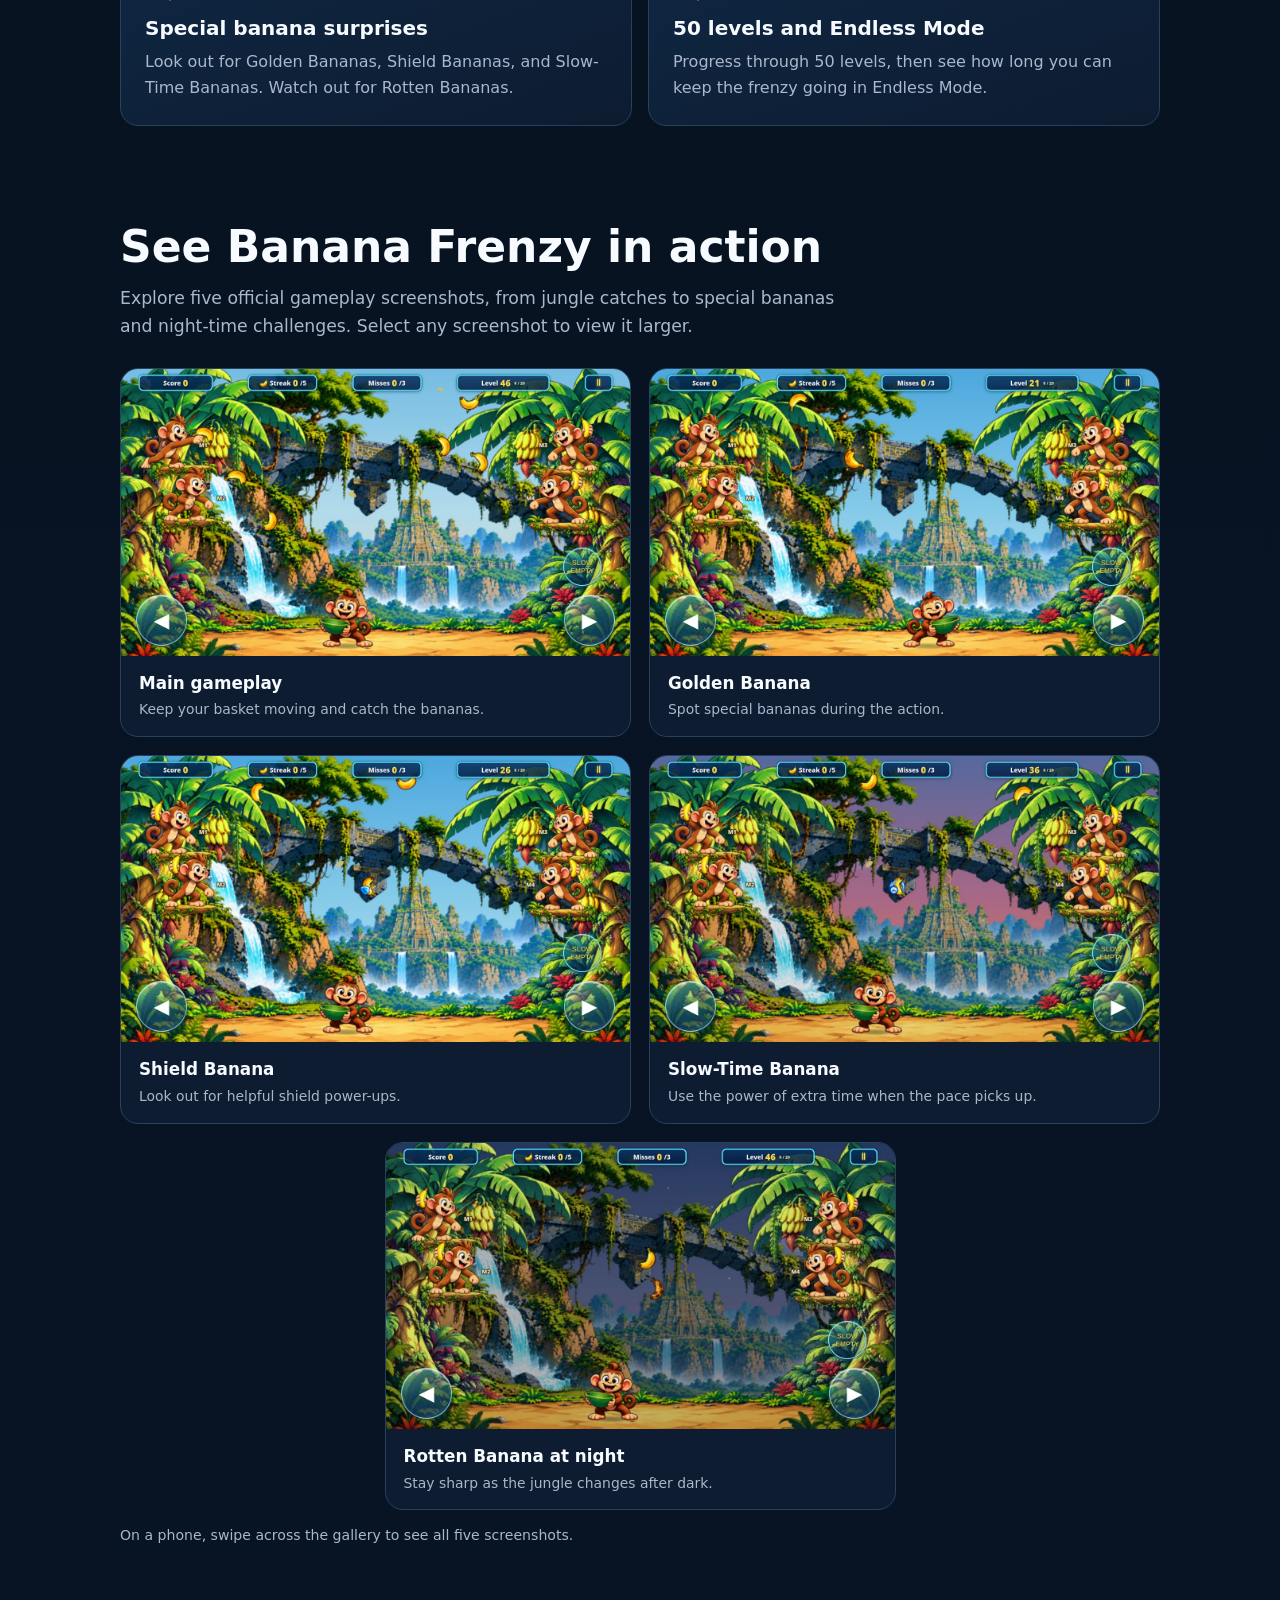
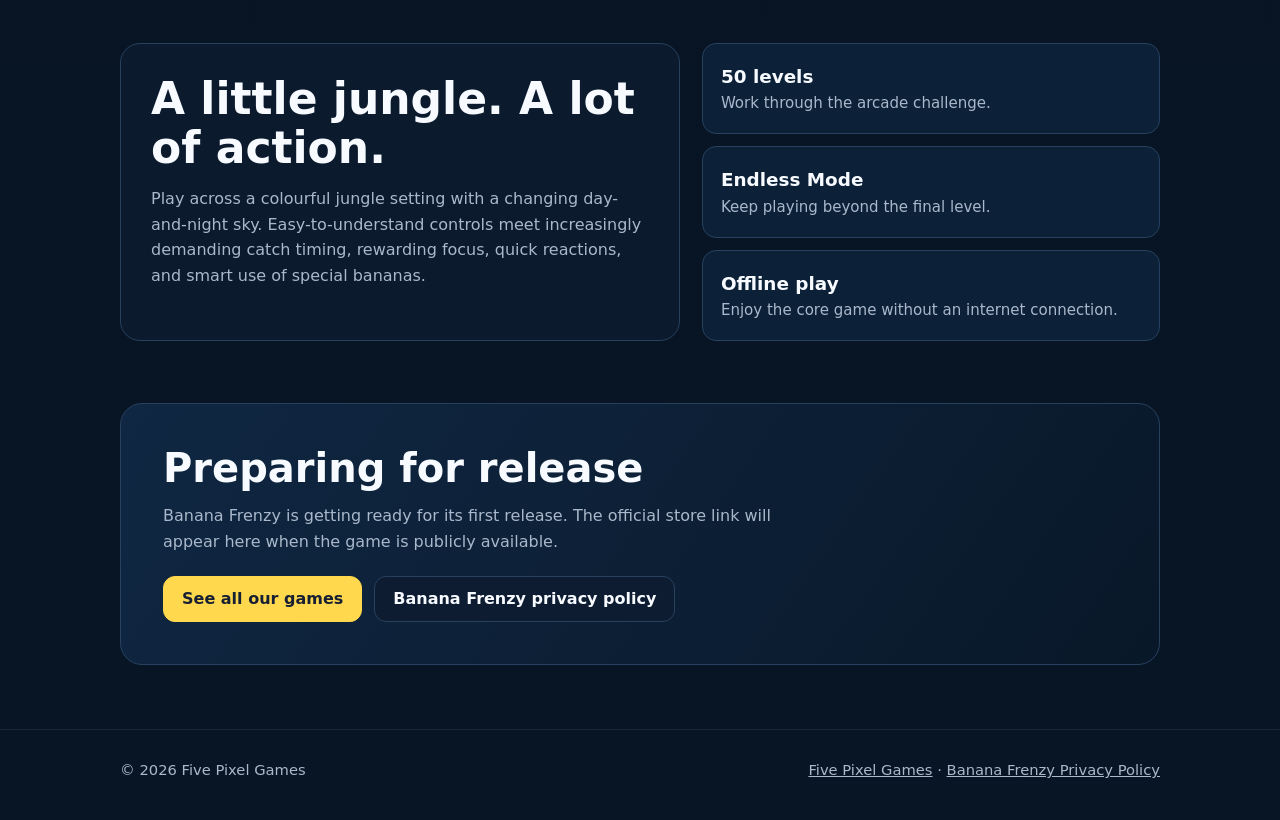
==== commit 9b4a3d97: "Add Five Pixel Games Facebook link to site navigation" ====
--- a/banana-frenzy.html
+++ b/banana-frenzy.html
@@ -77,6 +77,7 @@
         <a href="index.html">Home</a>
         <a href="index.html#games">Games</a>
         <a href="privacy-policy.html">Privacy</a>
+        <a href="https://www.facebook.com/profile.php?id=61595607810452" target="_blank" rel="noopener noreferrer" aria-label="Five Pixel Games on Facebook (opens in a new tab)">Facebook</a>
         <a href="mailto:fivepixelgames@gmail.com">Contact</a>
       </nav>
     </div>
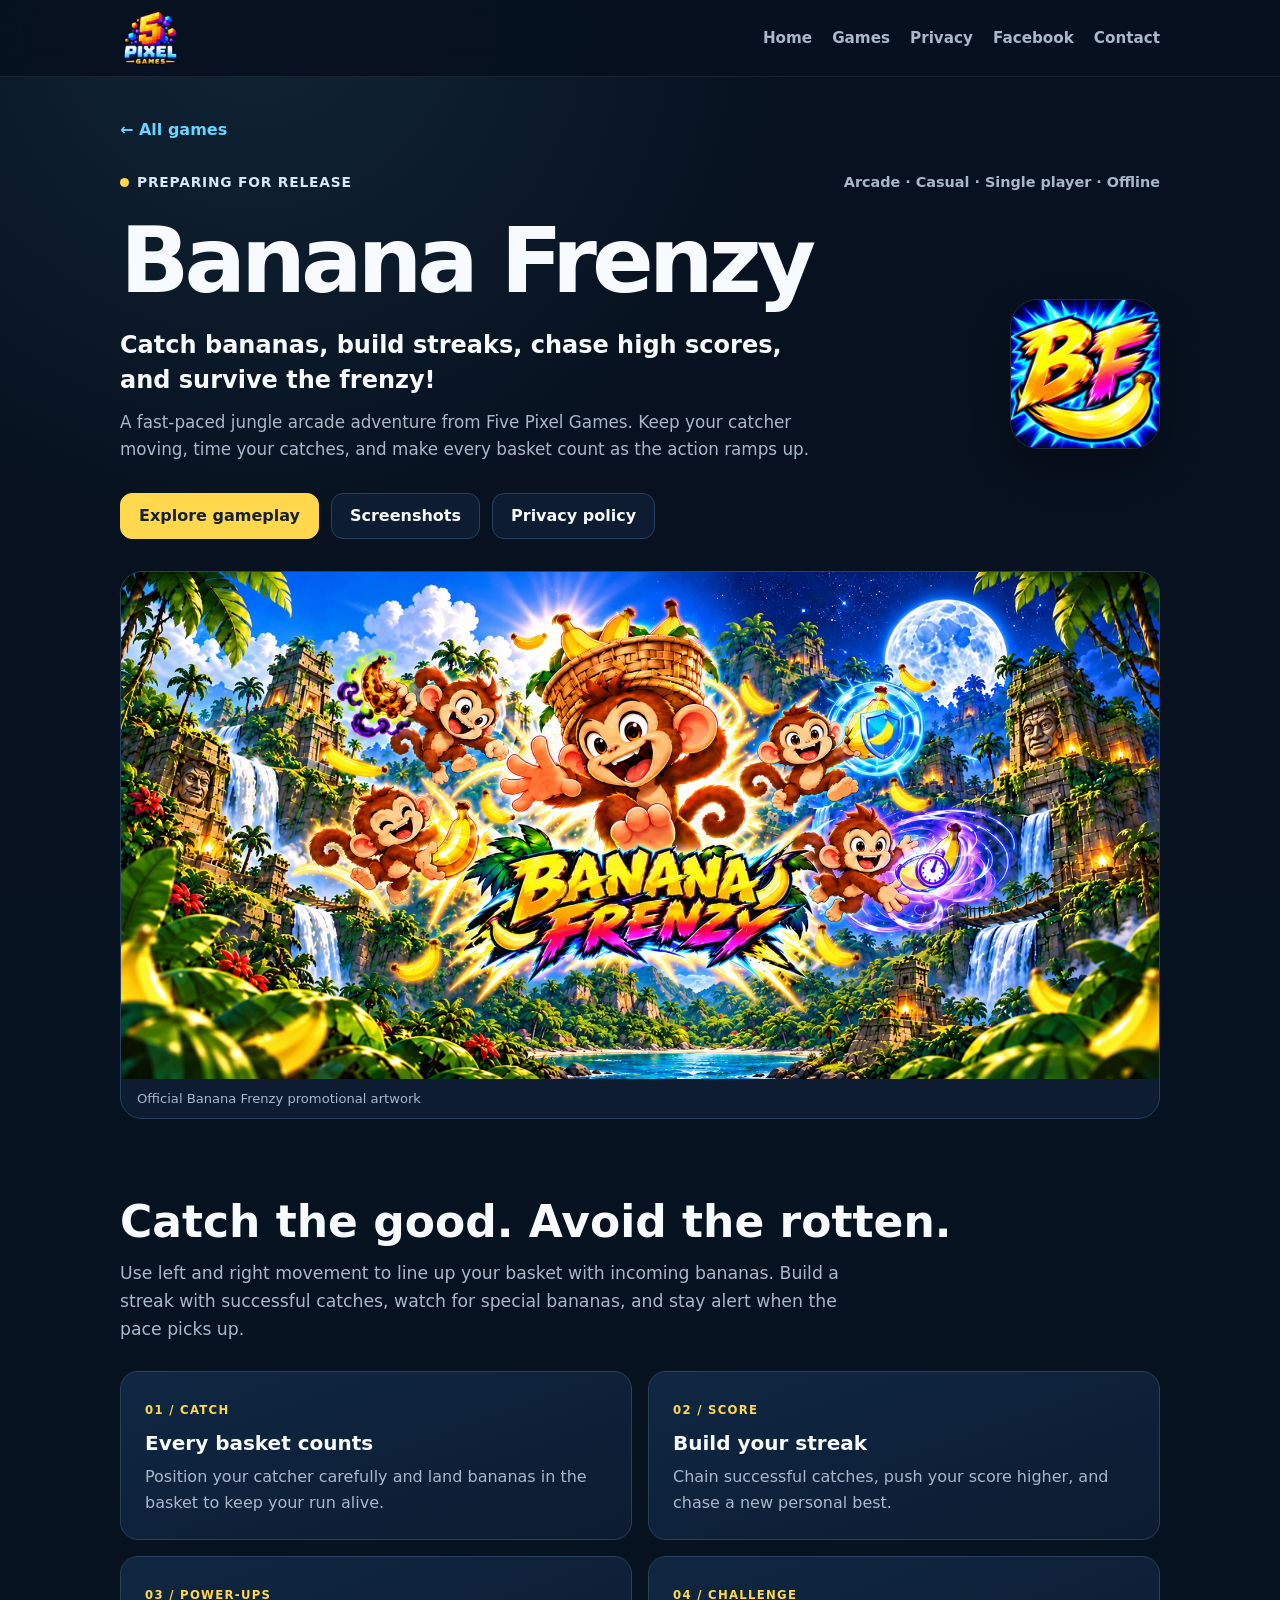
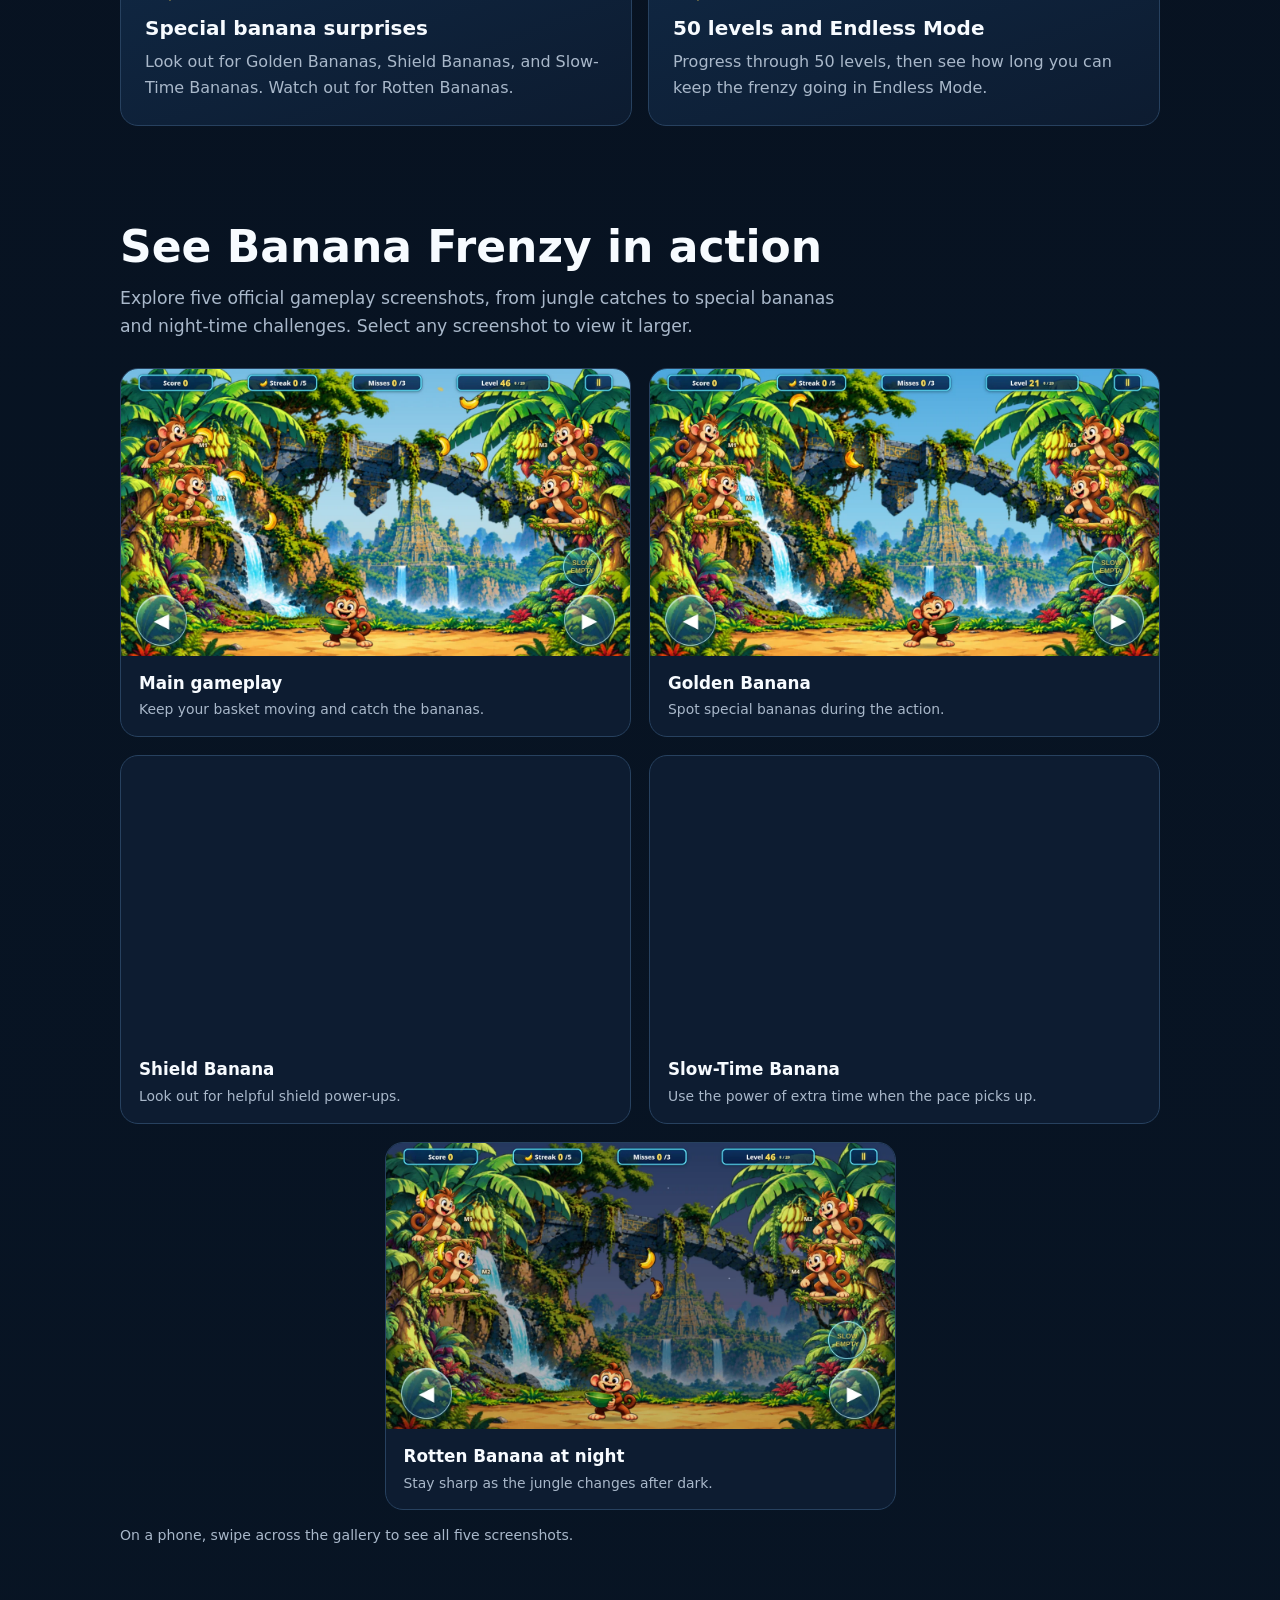
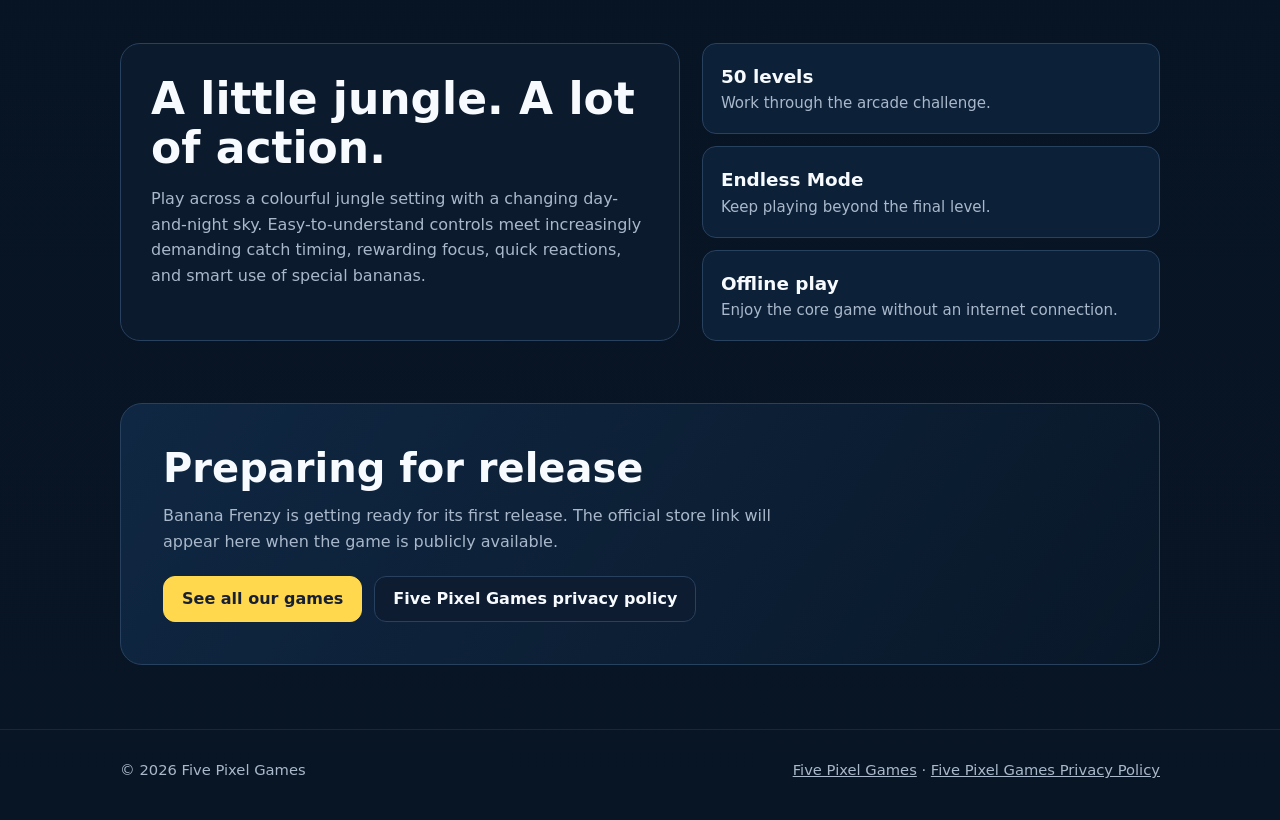
==== commit 412e7ece: "Point website privacy links to shared Five Pixel Games policy" ====
--- a/banana-frenzy.html
+++ b/banana-frenzy.html
@@ -191,7 +191,7 @@
         <p>Banana Frenzy is getting ready for its first release. The official store link will appear here when the game is publicly available.</p>
         <div class="actions">
           <a class="button primary" href="index.html#games">See all our games</a>
-          <a class="button" href="privacy-policy.html">Banana Frenzy privacy policy</a>
+          <a class="button" href="privacy-policy.html">Five Pixel Games privacy policy</a>
         </div>
       </section>
     </div>
@@ -200,7 +200,7 @@
   <footer>
     <div class="wrap footer-row">
       <span>&copy; 2026 Five Pixel Games</span>
-      <span><a href="index.html">Five Pixel Games</a> &middot; <a href="privacy-policy.html">Banana Frenzy Privacy Policy</a></span>
+      <span><a href="index.html">Five Pixel Games</a> &middot; <a href="privacy-policy.html">Five Pixel Games Privacy Policy</a></span>
     </div>
   </footer>
 </body>
